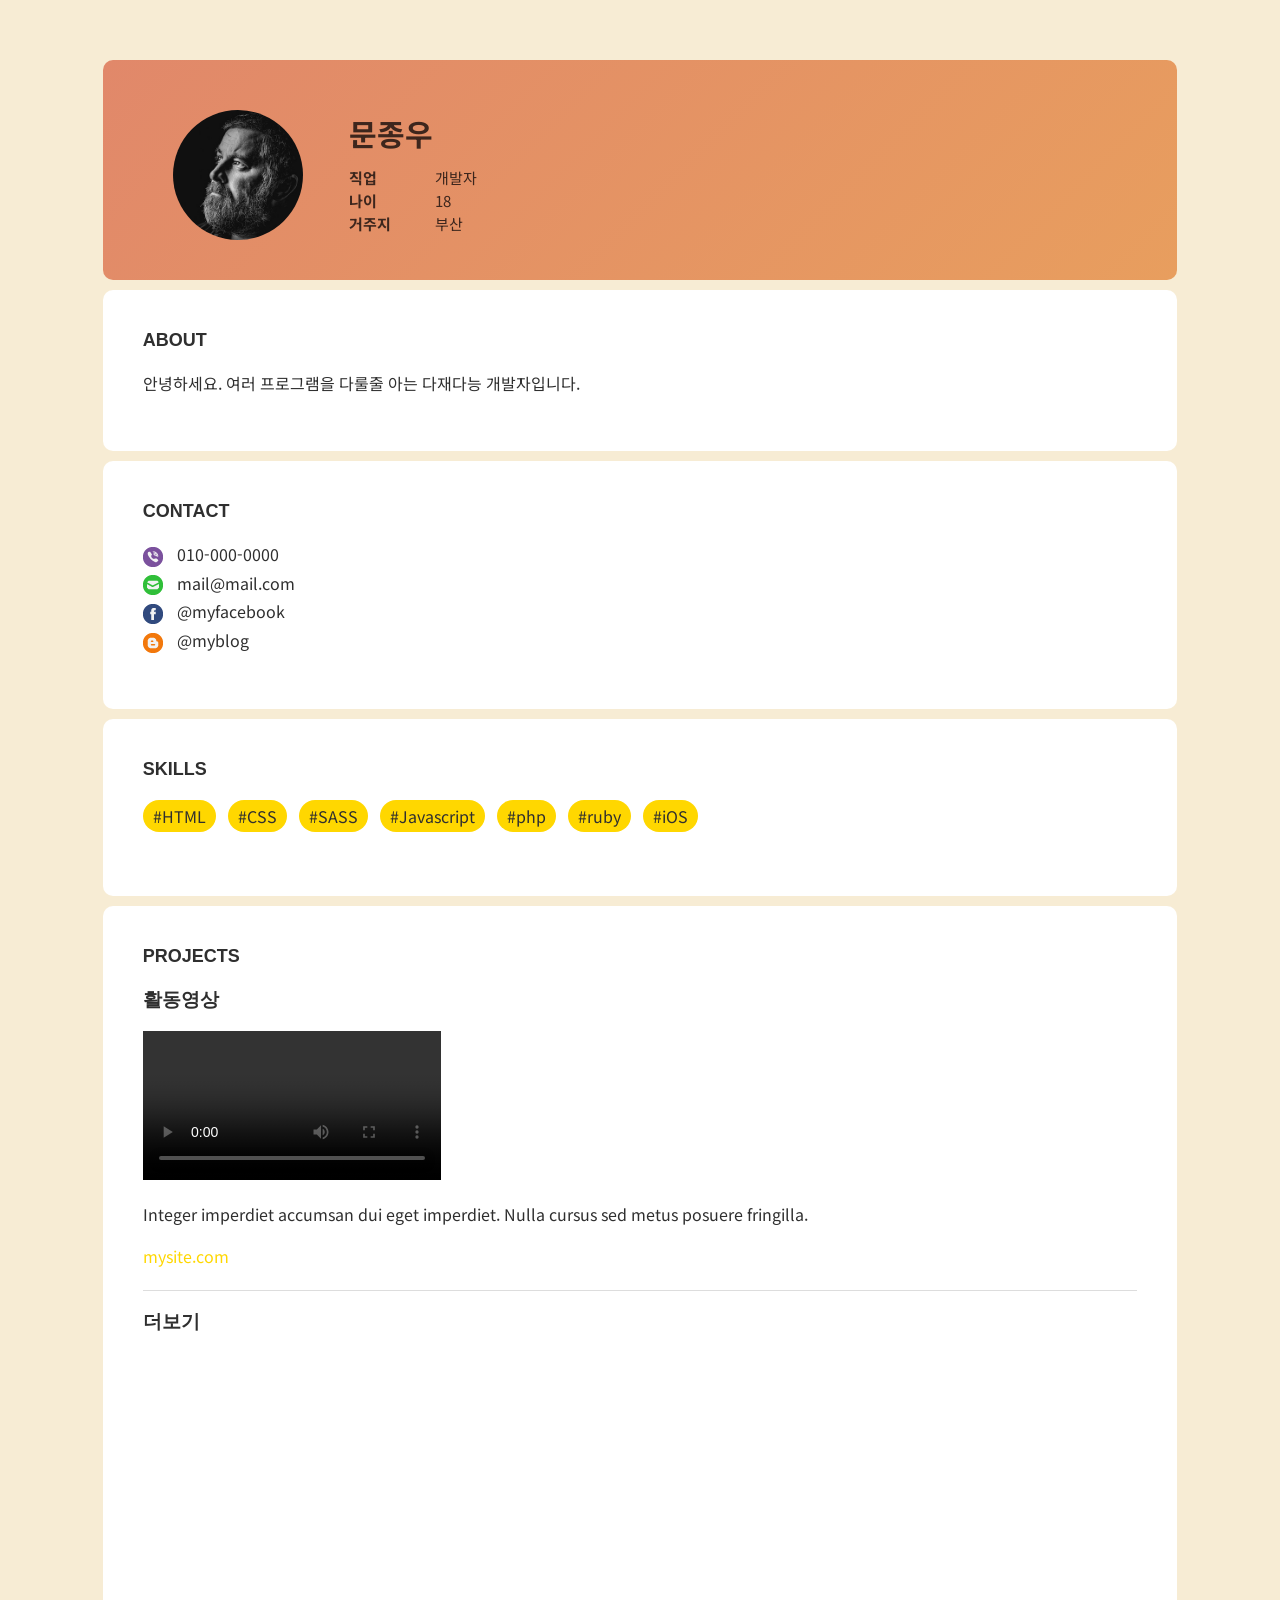
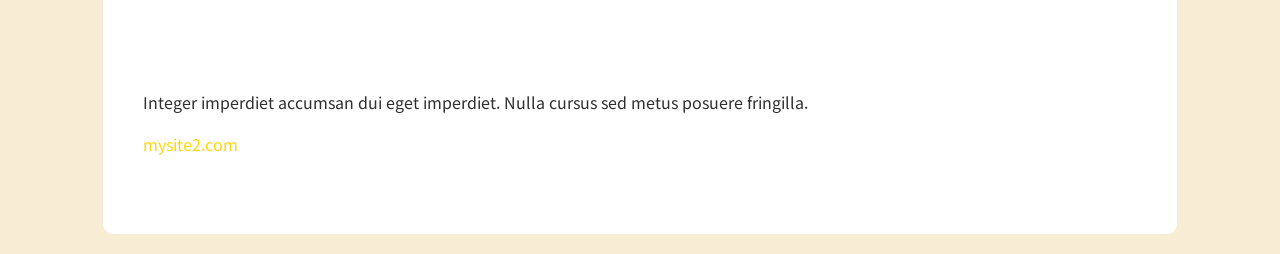
==== 0724/index.html @ 3398e2ab "Add files via upload" ====
<!DOCTYPE html>
<html lang="ko">
<head>
    <meta charset="UTF-8">
    <title>이력서</title>
    <link rel="stylesheet" href="css/style.css">
</head>
<body>
    <div class="wrapper">
        <h1>이력서</h1> 
    
        <section id="my_info">
            <h2>My info</h2> 
            <img src="images/profile.jpg" alt="프로필 사진" />
            <table>
                <tbody>
                    <tr id="myname">
                        <th>이름</th>
                        <td>문종우</td>
                    </tr>
                    <tr>
                        <th>직업</th>
                        <td>개발자</td>
                    </tr>
                    <tr>
                        <th>나이</th>
                        <td>18</td>
                    </tr>
                    <tr>
                        <th>거주지</th>
                        <td>부산</td>
                    </tr>
                </tbody>
            </table>
        </section>
            
        <section id=""about>
            <h2>About</h2>
            <p>안녕하세요. 여러 프로그램을 다룰줄 아는 다재다능 개발자입니다.</p>   
        </section>
        
        <section id="contact">
            <h2>Contact</h2>
            <ul>
                <li>
                    <a href="tel:0100000000">010-000-0000</a>
                </li>
                <li>
                    <a href="mailto:mail@mail.com" target="_blank">mail@mail.com</a>
                </li>
                <li>
                    <a href="https://facebook.com/myfacebook" target="_blank">@myfacebook</a>
                </li>
                <li>
                    <a href="https://naver.blog.com/myblog" target="_blank">@myblog</a>
                    </li>
            </ul>  
        </section>
        
        <section id="skill">
            <h2>Skills</h2>
            <ol>
                <li>HTML</li>
                <li>CSS</li>
                <li>SASS</li>
                <li>Javascript</li>
                <li>php</li>
                <li>ruby</li>
                <li>iOS</li>
            </ol>
        </section>
        
        <section id="project">
            <h2>Projects</h2>
            <ol>
                <li>
                    <h3>활동영상</h3>
                    <video src="2026_07_23 16_38.mp4" controls></video>
                    <p>Integer imperdiet accumsan dui eget imperdiet. Nulla cursus sed metus posuere fringilla.</p>
                    <a href="https://mysite.com" target="_blank">mysite.com</a>
                </li>
                <li>
                    <h3>더보기</h3>
                    <iframe width="100%" height="315" src="https://www.youtube.com/embed/7vedHzJu-H0" title="YouTube video player" frameborder="0" allow="accelerometer; autoplay; clipboard-write; encrypted-media; gyroscope; picture-in-picture" allowfullscreen></iframe>
                    <p>Integer imperdiet accumsan dui eget imperdiet. Nulla cursus sed metus posuere fringilla.</p>
                    <a href="https://mysite2.com" target="_blank">mysite2.com</a>
                </li>
            </ol>    
        </section>
    </div>
    

</body>
</html>
---- 0724/css/style.css ----
@charset "UTF-8";
@import url('https://fonts.googleapis.com/css2?family=Noto+Sans+KR&display=swap');

body {
    background-color: #f7ecd4;
    color: #2f2f2f;
    font-family: 'Noto Sans KR', sans-serif;
    font-size: 16px;
}

section {
    background-color: white;
    border-radius: 10px;
    padding: 40px;
    margin-bottom: 10px;
}

.wrapper {
    width: 85%;
    margin: 20px auto;
}

h1 {
    display: none;
}

h2, h3 {
    font-family: sans-serif;
}

h2 {
    margin: 0 0 20px 0;
    text-transform: uppercase;
    font-size: 18px;
}

#my_info {
    background: linear-gradient(135deg, #e1886a 0%, #e89e5e 100%);
    padding-top: 50px;
    margin-top: 60px;
    color: #3d261d;
    font-size: 18px;
}

#my_info h2 {
    display: none;
}

#my_info img {
    width: 130px;
    height: 130px;
    border-radius: 50%;
    margin-left: 30px;
    margin-right: 40px;
    vertical-align: middle;
} 

table {
    display: inline-block;
    border-collapse: collapse;
    border-spacing: 0;
    vertical-align: top;
}

th {
    text-align: left;
    padding-right: 20px;
}

th, td {
    font-size: 15px;
}

#myname th {
    display: none;
    font-size: 20px;
    font-weight: bold;
    margin-bottom: 5px;
}

#myname td {
    display: block;
    font-size: 30px;
    font-weight: bold;
    margin-bottom: 10px;
}

a {
    color: inherit;
    text-decoration: none;
}

a:hover {
    text-decoration: underline;
    color: gold;
}

ul {
    list-style: none;
    padding: 0;
}

ul li {
    margin-bottom: 4px;
}

ul li::before {
    display: inline-block;
    width: 20px;
    height: 20px;
    vertical-align: middle;
    margin-right: 10px;
}

ul li:nth-child(1)::before {
    content: url('../images/ico_mobile.png');
}
ul li:nth-child(2)::before {
    content: url('../images/ico_email.png');
}
ul li:nth-child(3)::before {
    content: url('../images/ico_facebook.png');
}
ul li:nth-child(4)::before {
    content: url('../images/ico_blog.png');
}

#skill ol {
    list-style: none;
    padding: 0;
}

#skill li {
    display: inline-block;
    background-color: gold;
    padding: 4px 10px;
    border-radius: 32px;
    margin: 0 8px 8px 0;
}

#skill li::before {
    content: "#";
}

#project ol {
    list-style: none;
    padding: 0;
}

#project li {
    border-bottom: 1px solid #ddd;
    padding-bottom: 20px;
}

#project li:last-child {
    border-bottom: none;
}

#project video {
    width: 30%;
}

#project a {
    color: gold;
    display: inline-block;
    border-radius: 4px;
    padding: 2px 8px 2px 0;
}

#project a:hover {
    background-color: #2f2f2f;
    text-decoration: none;
    padding: 2px 8px;
    transition: padding 0.2s;
}
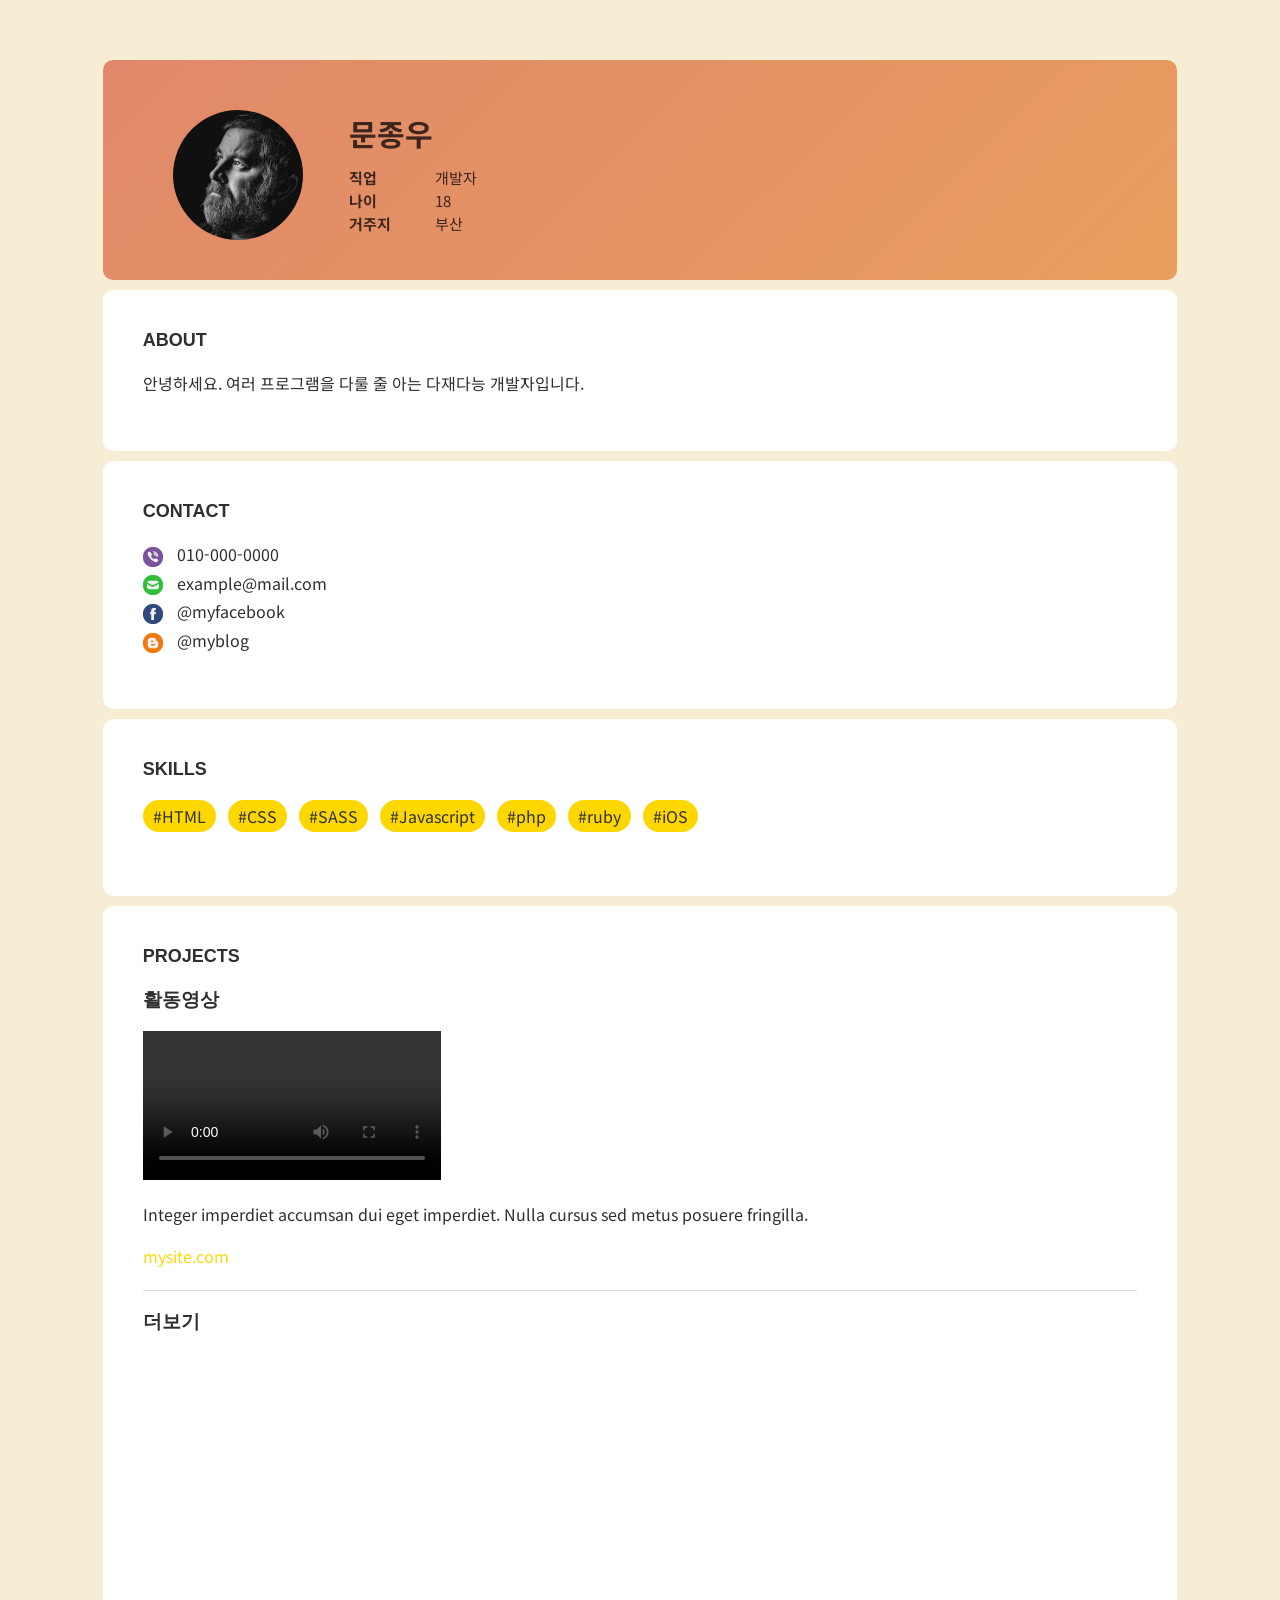
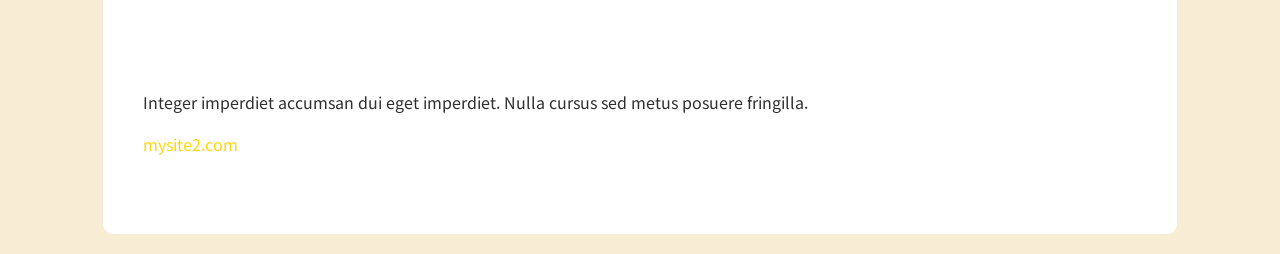
==== commit 95c3390d: "update" ====
--- a/0724/index.html
+++ b/0724/index.html
@@ -36,7 +36,7 @@
             
         <section id=""about>
             <h2>About</h2>
-            <p>안녕하세요. 여러 프로그램을 다룰줄 아는 다재다능 개발자입니다.</p>   
+            <p>안녕하세요. 여러 프로그램을 다룰 줄 아는 다재다능 개발자입니다.</p>   
         </section>
         
         <section id="contact">
@@ -46,7 +46,7 @@
                     <a href="tel:0100000000">010-000-0000</a>
                 </li>
                 <li>
-                    <a href="mailto:mail@mail.com" target="_blank">mail@mail.com</a>
+                    <a href="mailto:mail@mail.com" target="_blank">example@mail.com</a>
                 </li>
                 <li>
                     <a href="https://facebook.com/myfacebook" target="_blank">@myfacebook</a>
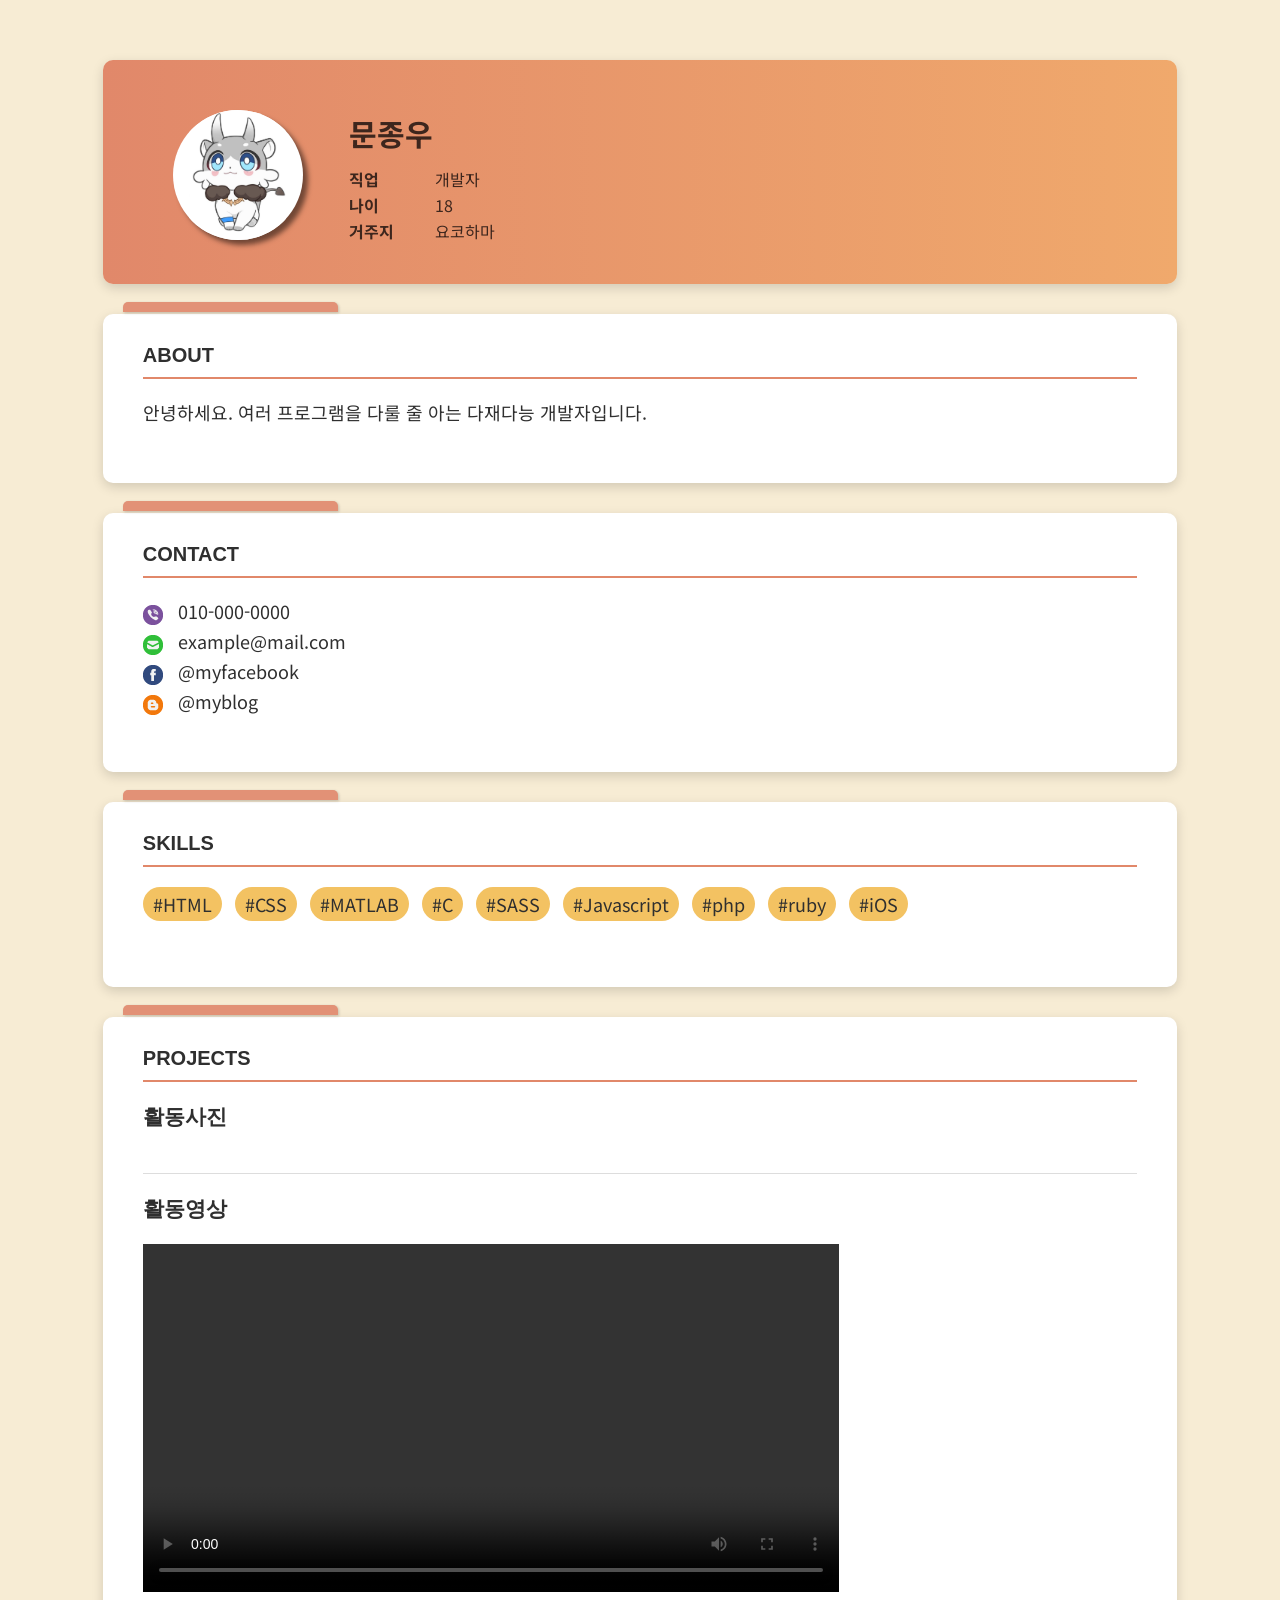
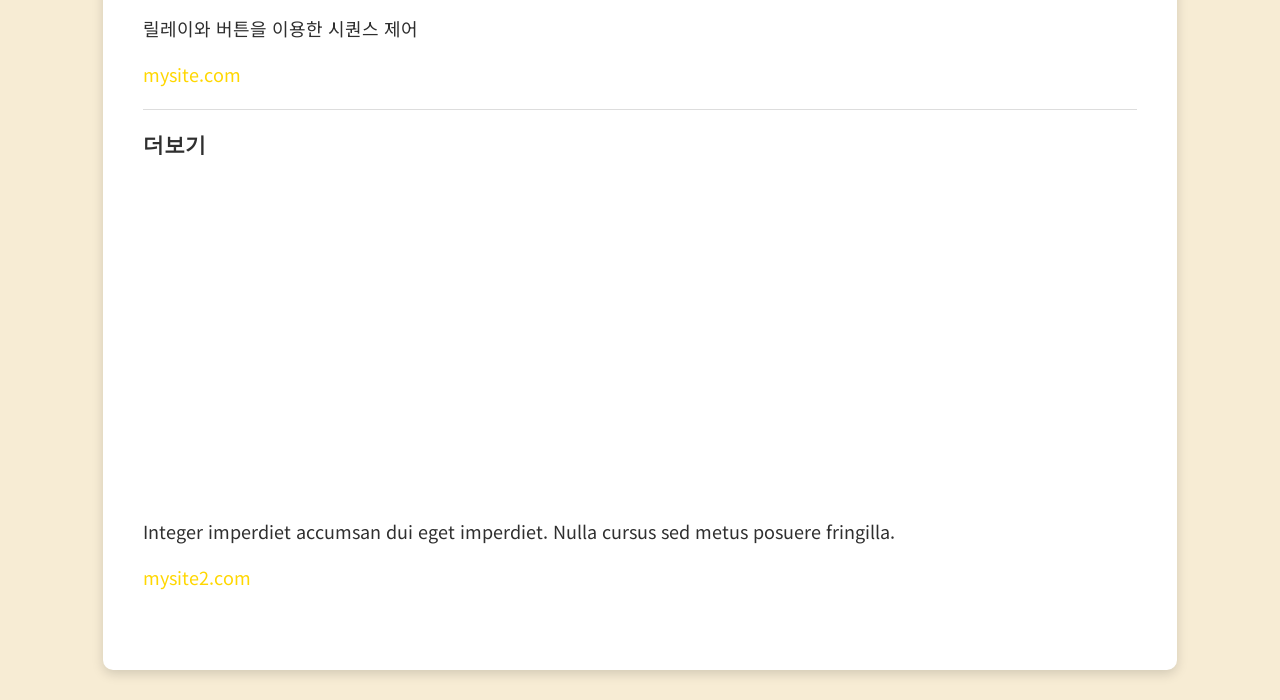
==== commit fd69c2f7: "0726" ====
--- a/0724/index.html
+++ b/0724/index.html
@@ -11,7 +11,7 @@
     
         <section id="my_info">
             <h2>My info</h2> 
-            <img src="images/profile.jpg" alt="프로필 사진" />
+            <img src="kimera-profile.jpg" alt="프로필 사진" />
             <table>
                 <tbody>
                     <tr id="myname">
@@ -28,7 +28,7 @@
                     </tr>
                     <tr>
                         <th>거주지</th>
-                        <td>부산</td>
+                        <td>요코하마</td>
                     </tr>
                 </tbody>
             </table>
@@ -62,6 +62,8 @@
             <ol>
                 <li>HTML</li>
                 <li>CSS</li>
+                <li>MATLAB</li>
+                <li>C</li>
                 <li>SASS</li>
                 <li>Javascript</li>
                 <li>php</li>
@@ -74,9 +76,12 @@
             <h2>Projects</h2>
             <ol>
                 <li>
+                    <h3>활동사진</h3>
+                </li>
+                <li>
                     <h3>활동영상</h3>
-                    <video src="2026_07_23 16_38.mp4" controls></video>
-                    <p>Integer imperdiet accumsan dui eget imperdiet. Nulla cursus sed metus posuere fringilla.</p>
+                    <video src="20260408_091005.mp4" controls></video>
+                    <p>릴레이와 버튼을 이용한 시퀀스 제어</p>
                     <a href="https://mysite.com" target="_blank">mysite.com</a>
                 </li>
                 <li>
--- a/0724/css/style.css
+++ b/0724/css/style.css
@@ -5,14 +5,54 @@
     background-color: #f7ecd4;
     color: #2f2f2f;
     font-family: 'Noto Sans KR', sans-serif;
-    font-size: 16px;
-}
-
+    font-size: 18px;
+}
+
+/* --- [1. 기본 section 스타일 및 폴더 느낌 기준 설정] --- */
+/* --- [1. 기본 section 스타일 및 폴더 느낌 구현] --- */
 section {
     background-color: white;
     border-radius: 10px;
     padding: 40px;
-    margin-bottom: 10px;
+    /* 어긋난 띠가 아래 상자와 겹치지 않게 여백 약간 증가 */
+    margin-bottom: 30px; 
+    
+    /* 가상 요소의 기준점이 되기 위해 필수 */
+    position: relative;  
+    
+    /* 기본 상자 입체 그림자 */
+    box-shadow: 0 4px 12px rgba(0, 0, 0, 0.15);
+}
+
+/* 폴더/포스트잇 느낌의 어긋난 색띠 (스티커) */
+section::before {
+    content: '';
+    position: absolute;
+    
+    /* 위치 및 어긋남 설정 (상자 밖으로 살짝 튀어나옴) */
+    top: -12px;          /* 위로 10px 튀어나옴 */
+    left: 20px;         /* 왼쪽에서 20px 이동 (오른쪽으로 어긋남) */
+    
+    /* 스티커 크기 및 모양 */
+    width: 20%;       /* 띠의 가로 길이를 짧게 포인트로 설정 */
+    height: 10px;        /* 띠의 두께 */
+    
+    /* 배경색: 프로필 상자 대표 색상 (#e1886a 사용) */
+    background-color: #e29176; 
+    
+    /* 디테일: 위쪽 모서리만 살짝 둥글게 */
+    border-radius: 5px 5px 0 0; 
+    
+    /* 스티커 자체의 그림자 (더 입체적으로 보임) */
+    box-shadow: 1px 1px 3px rgba(0, 0, 0, 0.2);
+    
+    /* 필요시 순서 조절 */
+    z-index: 1;
+}
+
+/* 프로필 상자(#my_info) 자체에는 폴더 스티커가 안 보이게 처리 (선택 사항) */
+#my_info::before {
+    display: none;
 }
 
 .wrapper {
@@ -29,17 +69,21 @@
 }
 
 h2 {
-    margin: 0 0 20px 0;
+    margin: -10px 0 20px 0;
     text-transform: uppercase;
-    font-size: 18px;
-}
+    font-size: 20px;
+    border-bottom: 2px solid #e1886a;
+    padding-bottom: 10px;
+}
+
 
 #my_info {
-    background: linear-gradient(135deg, #e1886a 0%, #e89e5e 100%);
+    background: linear-gradient(90deg, #e1886a 0%, #f0a96c 100%);
     padding-top: 50px;
     margin-top: 60px;
     color: #3d261d;
     font-size: 18px;
+    border-top: none;
 }
 
 #my_info h2 {
@@ -53,6 +97,10 @@
     margin-left: 30px;
     margin-right: 40px;
     vertical-align: middle;
+    object-fit: contain;
+    object-position: center;
+    background-color: #ffffff;
+    box-shadow: 5px 5px 5px rgba(0, 0, 0, 0.5);
 } 
 
 table {
@@ -68,7 +116,7 @@
 }
 
 th, td {
-    font-size: 15px;
+    font-size: 16px;
 }
 
 #myname th {
@@ -132,7 +180,7 @@
 
 #skill li {
     display: inline-block;
-    background-color: gold;
+    background-color: #f3c262;
     padding: 4px 10px;
     border-radius: 32px;
     margin: 0 8px 8px 0;
@@ -157,7 +205,7 @@
 }
 
 #project video {
-    width: 30%;
+    width: 70%;
 }
 
 #project a {
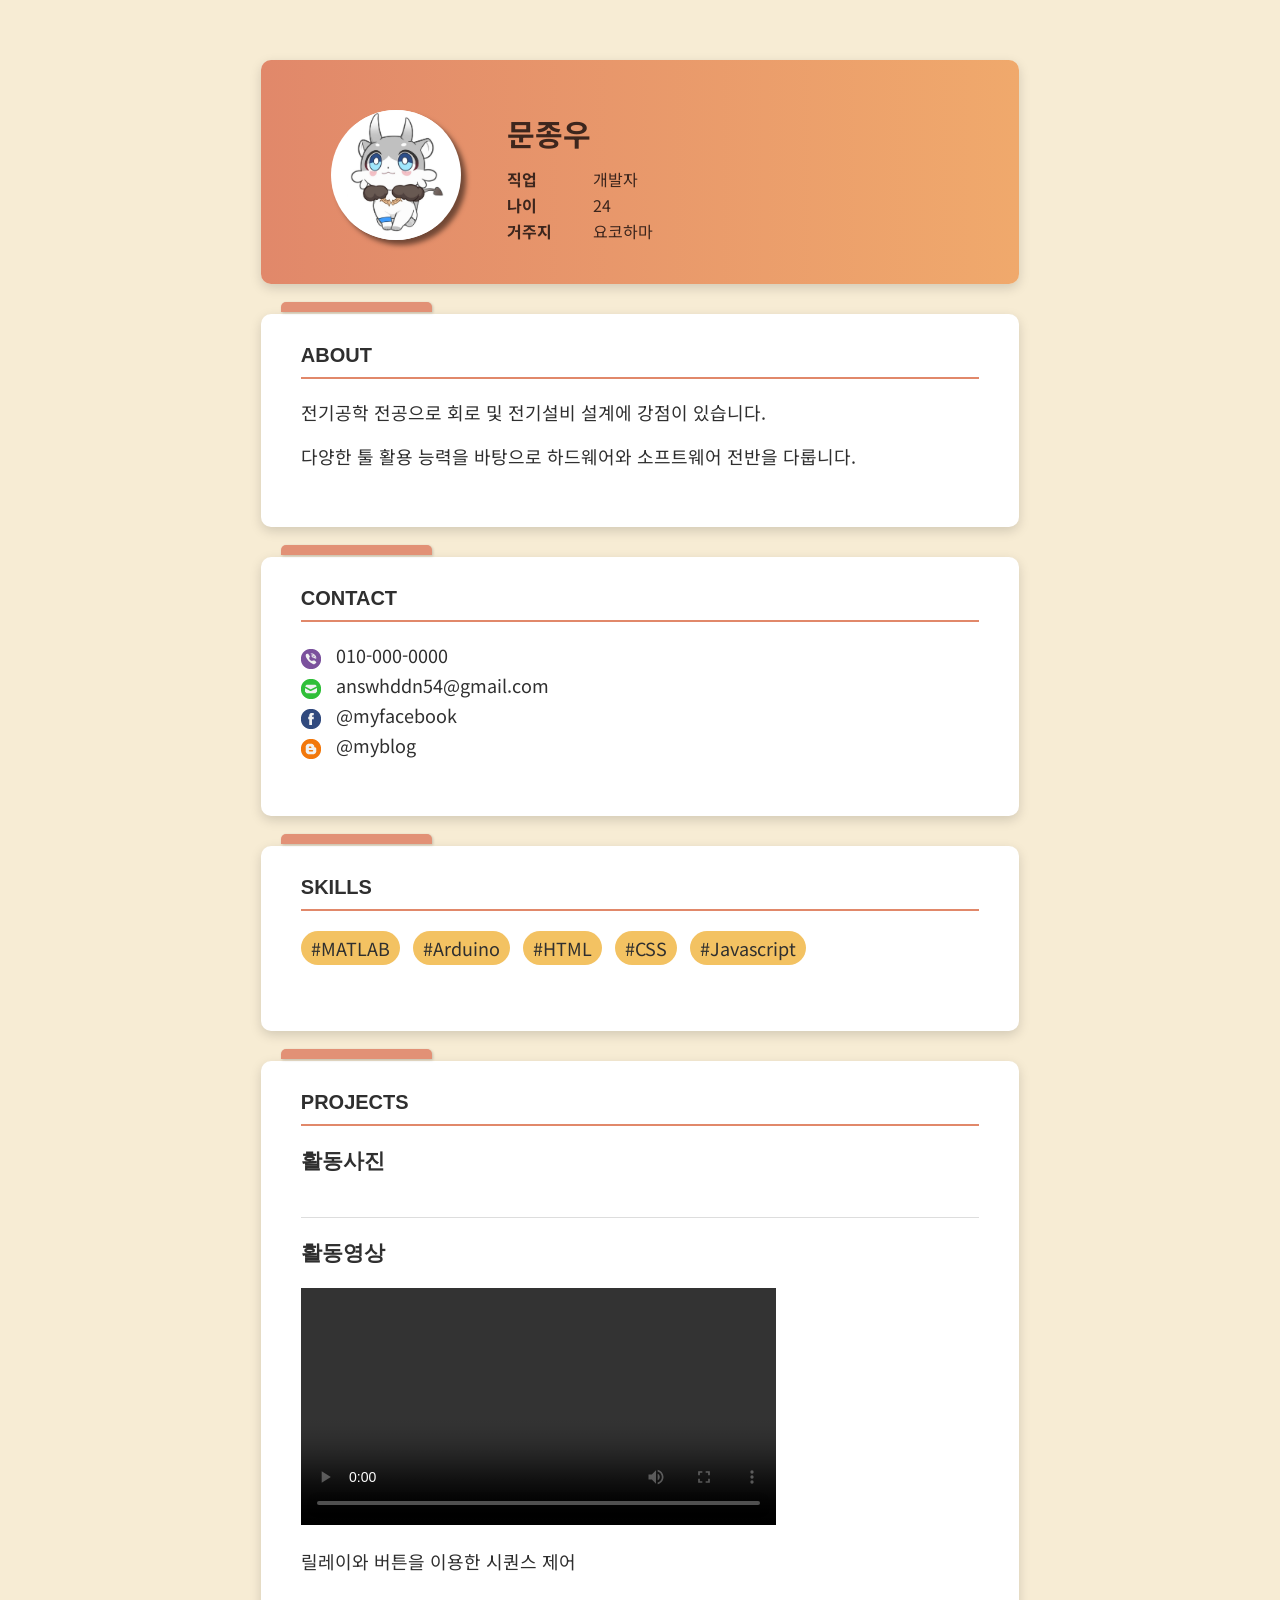
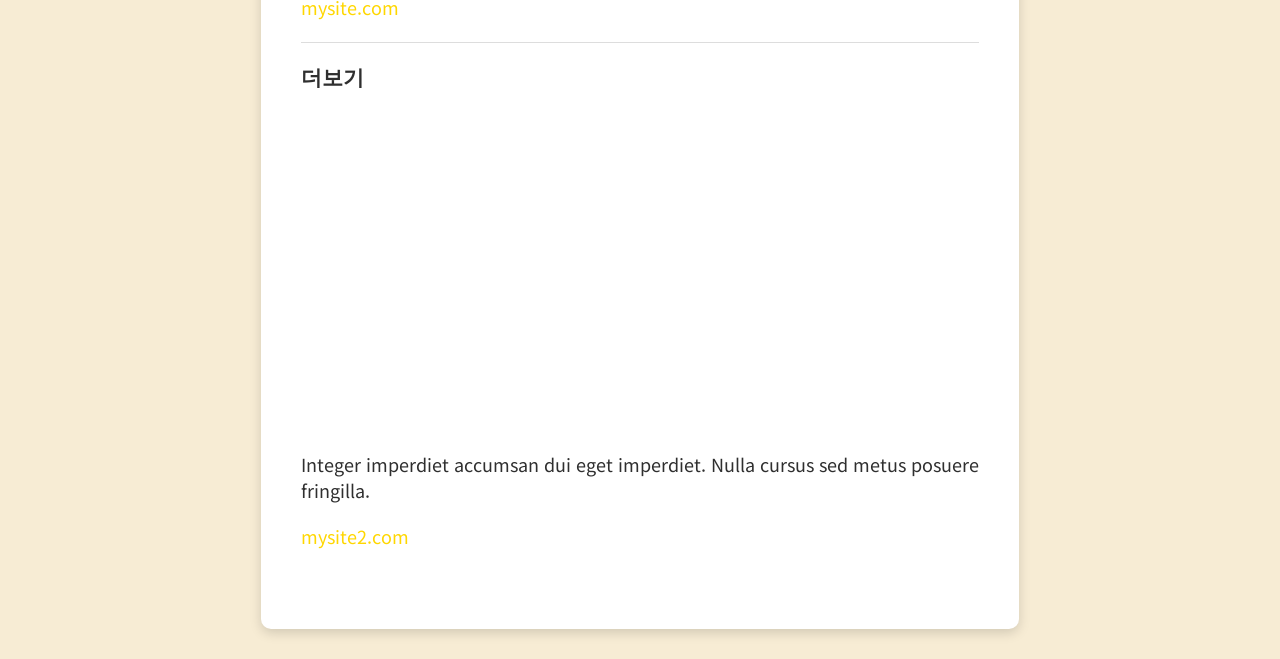
==== commit 4155eefb: "프로필 수정" ====
--- a/0724/index.html
+++ b/0724/index.html
@@ -24,7 +24,7 @@
                     </tr>
                     <tr>
                         <th>나이</th>
-                        <td>18</td>
+                        <td>24</td>
                     </tr>
                     <tr>
                         <th>거주지</th>
@@ -36,7 +36,8 @@
             
         <section id=""about>
             <h2>About</h2>
-            <p>안녕하세요. 여러 프로그램을 다룰 줄 아는 다재다능 개발자입니다.</p>   
+            <p>전기공학 전공으로 회로 및 전기설비 설계에 강점이 있습니다.</p>
+            <p>다양한 툴 활용 능력을 바탕으로 하드웨어와 소프트웨어 전반을 다룹니다.</p>   
         </section>
         
         <section id="contact">
@@ -46,7 +47,7 @@
                     <a href="tel:0100000000">010-000-0000</a>
                 </li>
                 <li>
-                    <a href="mailto:mail@mail.com" target="_blank">example@mail.com</a>
+                    <a href="mailto:answhddn54@gmail.com" target="_blank">answhddn54@gmail.com</a>
                 </li>
                 <li>
                     <a href="https://facebook.com/myfacebook" target="_blank">@myfacebook</a>
@@ -60,15 +61,11 @@
         <section id="skill">
             <h2>Skills</h2>
             <ol>
+                <li>MATLAB</li>
+                <li>Arduino</li>
                 <li>HTML</li>
                 <li>CSS</li>
-                <li>MATLAB</li>
-                <li>C</li>
-                <li>SASS</li>
                 <li>Javascript</li>
-                <li>php</li>
-                <li>ruby</li>
-                <li>iOS</li>
             </ol>
         </section>
         
--- a/0724/css/style.css
+++ b/0724/css/style.css
@@ -56,7 +56,7 @@
 }
 
 .wrapper {
-    width: 85%;
+    width: 60%;
     margin: 20px auto;
 }
 
